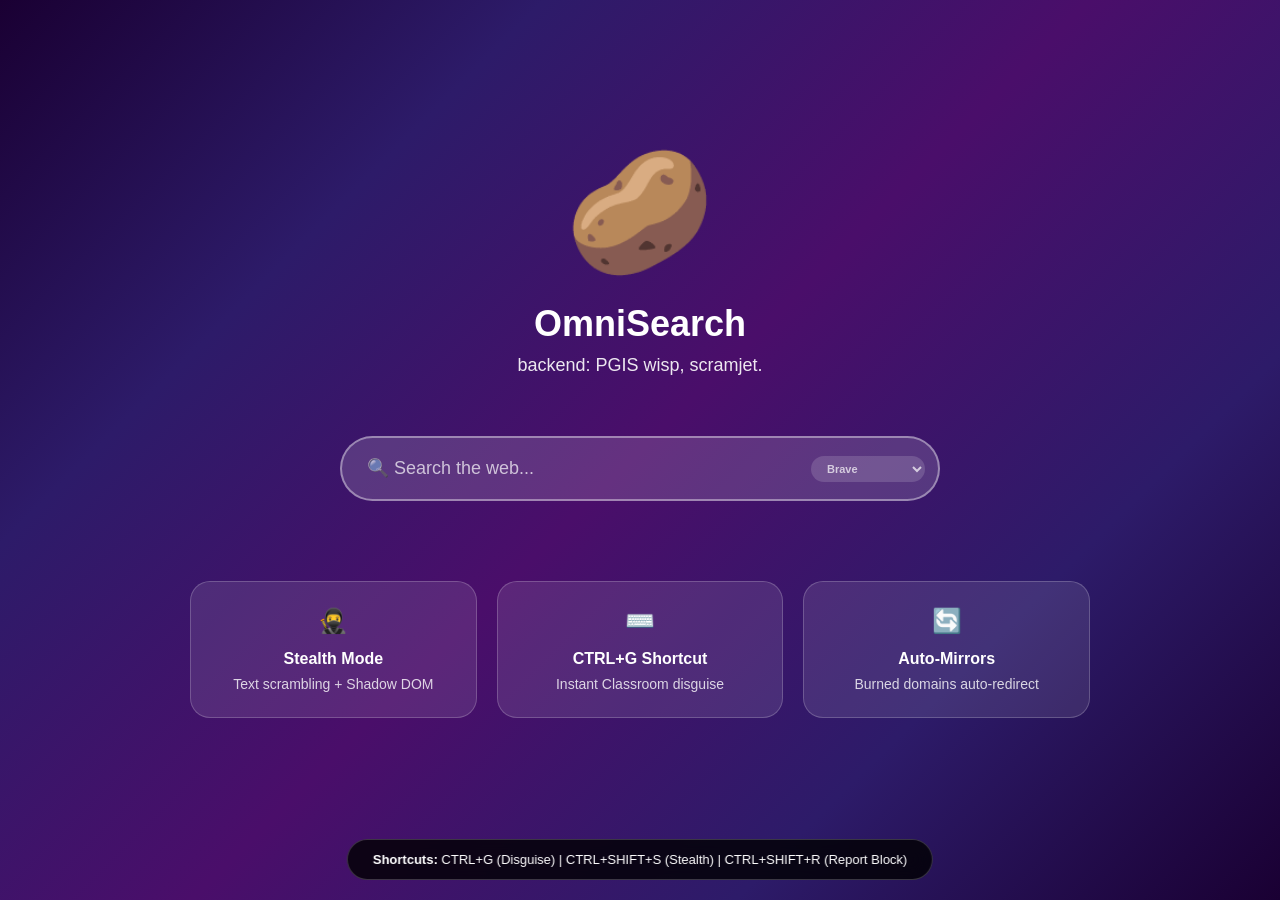
==== NT.html @ 047f9142 "Update NT.html" ====
<!DOCTYPE html>
<html lang="en">

<head>
  <meta charset="UTF-8">
  <title>New Tab</title>
  <link rel="stylesheet" href="https://cdnjs.cloudflare.com/ajax/libs/font-awesome/6.4.0/css/all.min.css">
  <link rel="stylesheet" href="/style.css">

 <style>
    .loader {
      position: fixed;
      inset: 0;
      background: rgba(0, 0, 0, 0.9);
      display: none;
      align-items: center;
      justify-content: center;
      z-index: 100;
    }

    .loader.show {
      display: flex;
    }

    .spinner {
      width: 32px;
      height: 32px;
      border: 2px solid #1f1f1f;
      border-top-color: #ffffff;
      border-radius: 50%;
      animation: spin 0.8s linear infinite;
    }

    @keyframes spin {
      to {
        transform: rotate(360deg);
      }
    }



   

* { margin: 0; padding: 0; box-sizing: border-box; }
body {
  font-family: 'Poppins', sans-serif;
  background: linear-gradient(135deg, #1a0033 0%, #2d1b69 25%, #4a0e6a 50%, #2d1b69 75%, #1a0033 100%);
  color: white;
  min-height: 100vh;
  overflow: hidden;
}






.content-view {
  display: none;
  width: 100%;
  height: 100%;
  position: absolute;
  top: 0;
  left: 0;
}

.content-view.active { display: block; }

.new-tab-page {
  display: flex;
  flex-direction: column;
  align-items: center;
  justify-content: center;
  padding: 40px;
  text-align: center;
  overflow-y: auto;
  height: 100%;
}

.search-container {
  position: relative;
  width: 100%;
  max-width: 600px;
  margin: 40px 0;
}

.main-search-input {
  width: 100%;
  height: 65px;
  padding: 0 70px 0 25px;
  border: 2px solid rgba(255, 255, 255, 0.4);
  border-radius: 35px;
  background: rgba(255, 255, 255, 0.15);
  color: white;
  font-size: 18px;
  font-weight: 500;
  transition: all 0.3s;
}

.main-search-input:focus {
  outline: none;
  border-color: #8a2be2;
  box-shadow: 0 0 20px rgba(138, 43, 226, 0.3);
}

.main-search-input::placeholder { color: rgba(255, 255, 255, 0.7); }

.search-icon {
  position: absolute;
  right: 15px;
  top: 50%;
  transform: translateY(-50%);
  width: 45px;
  height: 45px;
  background: linear-gradient(135deg, #8a2be2, #9300ea);
  border-radius: 50%;
  display: flex;
  align-items: center;
  justify-content: center;
  cursor: pointer;
  font-size: 20px;
  transition: all 0.3s;
}

.search-icon:hover {
  transform: translateY(-50%) scale(1.1);
  box-shadow: 0 5px 20px rgba(138, 43, 226, 0.5);
}

.features-grid {
  display: grid;
  grid-template-columns: repeat(auto-fit, minmax(280px, 1fr));
  gap: 20px;
  max-width: 900px;
  margin: 40px 0;
  width: 100%;
}

.feature-card {
  background: rgba(255, 255, 255, 0.1);
  border-radius: 20px;
  padding: 25px;
  border: 1px solid rgba(255, 255, 255, 0.2);
  transition: all 0.3s;
  cursor: pointer;
}

.feature-card:hover {
  transform: translateY(-5px);
  background: rgba(255, 255, 255, 0.15);
  box-shadow: 0 10px 30px rgba(138, 43, 226, 0.3);
}

.search-results-container {
  padding: 40px 20px 100px;
  overflow-y: auto;
  height: 100%;
}

.results-header {
  background: rgba(0, 0, 0, 0.5);
  padding: 15px 20px;
  border-radius: 15px;
  margin-bottom: 30px;
  display: flex;
  align-items: center;
  justify-content: space-between;
  flex-wrap: wrap;
  gap: 15px;
}

.back-btn {
  background: linear-gradient(135deg, #8a2be2, #9300ea);
  color: white;
  border: none;
  padding: 10px 20px;
  border-radius: 20px;
  cursor: pointer;
  font-weight: 600;
  transition: all 0.3s;
}

.back-btn:hover {
  transform: scale(1.05);
  box-shadow: 0 5px 15px rgba(138, 43, 226, 0.4);
}

.result-item {
  background: rgba(255, 255, 255, 0.1);
  border-radius: 20px;
  padding: 25px;
  margin: 25px 0;
  cursor: pointer;
  transition: all 0.3s;
  border: 1px solid rgba(255, 255, 255, 0.1);
}

.result-item:hover {
  background: rgba(255, 255, 255, 0.15);
  transform: translateX(5px);
  border-color: #8a2be2;
}

.result-title {
  font-size: 18px;
  font-weight: 600;
  color: #a78bfa;
  margin-bottom: 8px;
}

.result-url {
  color: rgba(255, 255, 255, 0.8);
  font-family: 'Courier New', monospace;
  font-size: 14px;
  margin-bottom: 12px;
  opacity: 0.9;
}

.result-snippet {
  color: rgba(255, 255, 255, 0.9);
  font-size: 14px;
  line-height: 1.6;
}

.result-score {
  display: inline-block;
  background: rgba(138, 43, 226, 0.3);
  padding: 4px 10px;
  border-radius: 12px;
  font-size: 12px;
  margin-top: 8px;
  font-weight: 600;
}

.proxy-frame {
  width: 100%;
  height: 100%;
  border: none;
  background: white;
}

.loading-overlay {
  position: absolute;
  top: 0;
  left: 0;
  width: 100%;
  height: 100%;
  background: rgba(0, 0, 0, 0.7);
  display: flex;
  flex-direction: column;
  align-items: center;
  justify-content: center;
  z-index: 1000;
}

.loading-spinner {
  width: 60px;
  height: 60px;
  border: 4px solid rgba(255, 255, 255, 0.3);
  border-top: 4px solid #8a2be2;
  border-radius: 50%;
  animation: spin 1s linear infinite;
}

@keyframes spin {
  to { transform: rotate(360deg); }
}

.settings-modal {
  display: none;
  position: fixed;
  top: 0;
  left: 0;
  width: 100%;
  height: 100%;
  background: rgba(0, 0, 0, 0.8);
  z-index: 10000;
  align-items: center;
  justify-content: center;
}

.settings-modal.active { display: flex; }

.settings-content {
  background: linear-gradient(135deg, #2d1b69, #4a0e6a);
  border-radius: 30px;
  padding: 40px;
  max-width: 600px;
  width: 90%;
  max-height: 80vh;
  overflow-y: auto;
  box-shadow: 0 20px 60px rgba(0, 0, 0, 0.5);
}

.settings-header {
  display: flex;
  justify-content: space-between;
  align-items: center;
  margin-bottom: 30px;
}

.settings-close {
  background: none;
  border: none;
  color: white;
  font-size: 32px;
  cursor: pointer;
  transition: all 0.3s;
}

.settings-close:hover {
  transform: scale(1.2);
  color: #ff6b6b;
}

.setting-group {
  margin-bottom: 30px;
}

.setting-group h3 {
  margin-bottom: 15px;
  color: #a78bfa;
  font-size: 18px;
}

.setting-option {
  background: rgba(255, 255, 255, 0.1);
  padding: 15px;
  border-radius: 15px;
  margin-bottom: 10px;
  cursor: pointer;
  transition: all 0.3s;
  border: 2px solid transparent;
}

.setting-option:hover {
  background: rgba(255, 255, 255, 0.15);
  transform: translateX(5px);
}

.setting-option.active {
  background: rgba(138, 43, 226, 0.3);
  border-color: #8a2be2;
}

.toggle-switch {
  display: flex;
  align-items: center;
  justify-content: space-between;
  padding: 15px;
  background: rgba(255, 255, 255, 0.1);
  border-radius: 15px;
  margin-bottom: 10px;
}

.switch {
  position: relative;
  width: 50px;
  height: 26px;
  background: rgba(255, 255, 255, 0.3);
  border-radius: 13px;
  cursor: pointer;
  transition: all 0.3s;
}

.switch.active { background: #8a2be2; }

.switch-slider {
  position: absolute;
  top: 3px;
  left: 3px;
  width: 20px;
  height: 20px;
  background: white;
  border-radius: 50%;
  transition: all 0.3s;
}

.switch.active .switch-slider { transform: translateX(24px); }

.mode-badge {
  position: fixed;
  top: 130px;
  right: 20px;
  background: rgba(138, 43, 226, 0.3);
  backdrop-filter: blur(10px);
  padding: 8px 16px;
  border-radius: 20px;
  font-size: 12px;
  z-index: 1000;
  border: 1px solid rgba(255, 255, 255, 0.2);
  font-weight: 600;
}

.notification {
  position: fixed;
  top: 20px;
  right: 20px;
  background: rgba(138, 43, 226, 0.95);
  color: white;
  padding: 15px 25px;
  border-radius: 15px;
  z-index: 99999;
  font-weight: 600;
  box-shadow: 0 10px 30px rgba(0, 0, 0, 0.5);
  max-width: 350px;
  animation: slideIn 0.3s ease-out;
}

@keyframes slideIn {
  from {
    transform: translateX(400px);
    opacity: 0;
  }
  to {
    transform: translateX(0);
    opacity: 1;
  }
}

.disguise-frame {
  width: 100%;
  height: 100%;
  border: none;
  display: none;
}

.disguise-frame.active { display: block; }

.shortcuts-help {
  position: fixed;
  bottom: 20px;
  left: 50%;
  transform: translateX(-50%);
  background: rgba(0, 0, 0, 0.8);
  backdrop-filter: blur(10px);
  padding: 12px 25px;
  border-radius: 30px;
  font-size: 13px;
  z-index: 1000;
  border: 1px solid rgba(255, 255, 255, 0.2);
}

@media (max-width: 768px) {
  .features-grid {
    grid-template-columns: 1fr;
  }
  
  .toolbar {
    flex-wrap: wrap;
    height: auto;
    padding: 10px;
  }
  
  .address-bar-container {
    order: 3;
    width: 100%;
    margin-top: 10px;
  }

}
  #engine {
  padding: 6px 12px;
  background: rgba(255, 255, 255, 0.15);
  border: none;
  border-radius: 15px;
  color: rgba(255, 255, 255, 0.7);
  font-size: 11px;
  cursor: pointer;
  font-weight: 600;
  transition: all 0.3s;

  position: absolute;
  right: 15px;
  top: 50%;
  transform: translateY(-50%);
  display: flex;
  align-items: center;
  justify-content: center;
}

#engine:hover { background: rgba(255, 255, 255, 0.25); }
  </style>
</head>

<body>
  <div class="loader" id="loader">
    <div class="spinner"></div>
  </div>

    <div class="browser-content" id="browserContent">
    <div class="content-view active" id="view-home">
      <div class="new-tab-page">
        <div style="font-size:120px;margin-bottom:20px;">🥔</div>
        <h1 style="font-size:36px;font-weight:700;margin-bottom:10px;">OmniSearch</h1>
        <p style="opacity:0.9;font-size:18px;margin-bottom:20px;" id="modeText">
          backend: PGIS wisp, scramjet.
        </p>

        <div class="search-container">
           <form class="search-box" id="searchForm">
          <input type="text" class="main-search-input" id="searchInput" 
                 placeholder="🔍 Search the web..." autocomplete="off">
           <select id="engine">
      <option value="https://search.brave.com/search?q=">Brave</option>
      <option value="https://duckduckgo.com/?q=">DuckDuckGo</option>
      <option value="https://www.google.com/search?q=">Google</option>
    </select>
        </form>
        </div>



        



        
        <div class="features-grid">
          <div class="feature-card" title="CTRL+SHIFT+S to toggle">
            <div style="font-size:24px;margin-bottom:15px;">🥷</div>
            <p><strong>Stealth Mode</strong></p>
            <p style="font-size:14px;opacity:0.8;margin-top:8px;">
              Text scrambling + Shadow DOM
            </p>
          </div>
          <div class="feature-card" title="CTRL+G for instant disguise">
            <div style="font-size:24px;margin-bottom:15px;">⌨️</div>
            <p><strong>CTRL+G Shortcut</strong></p>
            <p style="font-size:14px;opacity:0.8;margin-top:8px;">
              Instant Classroom disguise
            </p>
          </div>
          <div class="feature-card">
            <div style="font-size:24px;margin-bottom:15px;">🔄</div>
            <p><strong>Auto-Mirrors</strong></p>
            <p style="font-size:14px;opacity:0.8;margin-top:8px;">
              Burned domains auto-redirect
            </p>
          </div>
        </div>
      </div>

      <!-- Disguise iframes for stealth mode -->
      <iframe class="disguise-frame" id="googleFrame" 
              src="https://www.google.com" loading="lazy"></iframe>
      <iframe class="disguise-frame" id="classroomFrame" 
              src="https://classroom.google.com" loading="lazy"></iframe>
    </div>
  </div>
</div>

<div class="mode-badge" id="modeBadge" style="display:none;">
  🔍 Detecting...
</div>

<div class="shortcuts-help" id="shortcutsHelp">
  <strong>Shortcuts:</strong> CTRL+G (Disguise) | CTRL+SHIFT+S (Stealth) | CTRL+SHIFT+R (Report Block)
</div>

<div class="settings-modal" id="settingsModal">
  <div class="settings-content">
    <div class="settings-header">
      <h2>⚙️ Settings</h2>
      <button class="settings-close" id="closeSettings" title="Close">×</button>
    </div>
    
    <div class="setting-group">
      <h3>🏠 Proxy Homepage</h3>
      <div class="setting-option" data-homepage="blank">
        <strong>Blank Page</strong>
        <p style="font-size:13px;opacity:0.8;margin-top:5px;">
          Maximum stealth • URL shows "about:blank"
        </p>
      </div>
      <div class="setting-option" data-homepage="google">
        <strong>Google</strong>
        <p style="font-size:13px;opacity:0.8;margin-top:5px;">
          Disguise as Google homepage
        </p>
      </div>
      <div class="setting-option active" data-homepage="classroom">
        <strong>Google Classroom</strong>
        <p style="font-size:13px;opacity:0.8;margin-top:5px;">
          Classroom disguise (default)
        </p>
      </div>
    </div>

    <div class="setting-group">
      <h3>🛡️ Security Features</h3>
      <div class="toggle-switch" id="stealthToggle">
        <div>
          <strong>Stealth Mode</strong>
          <p style="font-size:13px;opacity:0.8;margin-top:5px;">
            Text scrambling + Shadow DOM protection
          </p>
        </div>
        <div class="switch" data-setting="stealth">
          <div class="switch-slider"></div>
        </div>
      </div>
      <div class="toggle-switch" id="autoMirrorToggle">
        <div>
          <strong>Auto-Mirror</strong>
          <p style="font-size:13px;opacity:0.8;margin-top:5px;">
            Automatically deploy mirrors for burned domains
          </p>
        </div>
        <div class="switch active" data-setting="autoMirror">
          <div class="switch-slider"></div>
        </div>
      </div>
    </div>

    <div class="setting-group">
      <h3>📊 Statistics</h3>
      <div style="background:rgba(255,255,255,0.1);padding:15px;border-radius:15px;">
        <p style="font-size:14px;margin-bottom:8px;">
          <strong>Searches performed:</strong> <span id="searchCount">0</span>
        </p>
        <p style="font-size:14px;margin-bottom:8px;">
          <strong>Domains burned:</strong> <span id="burnedCount">0</span>
        </p>
        <p style="font-size:14px;">
          <strong>Active backend:</strong> <span id="activeBackend">Detecting...</span>
        </p>
      </div>
    </div>

    <div style="background:rgba(255,255,255,0.1);padding:15px;border-radius:15px;margin-top:20px;">
      <p style="font-size:13px;opacity:0.9;">
        💡 <strong>Tip:</strong> Use keyboard shortcuts for quick access. 
        Press CTRL+SHIFT+H to toggle this shortcuts bar.
      </p>
    </div>
  </div>
</div>

  <script>
    const $ = s => document.querySelector(s);
    const nav = url => {
      $('#loader').classList.add('show');
      window.parent?.postMessage({ type: 'navigate', url }, '*');
    };
    // Search
    $('#searchForm').onsubmit = e => {
      e.preventDefault();
      const q = $('#searchInput').value.trim();
      if (q) nav($('#engine').value + encodeURIComponent(q));
    };
  </script>
</body>

</html>
---- style.css ----
/* Browser Styles */
@import url('https://fonts.googleapis.com/css2?family=Inter:wght@400;500;600&display=swap');

:root {
    /* Core colors (can be overridden by user settings) */
    --bg: #0a0a0a;
    --surface: #0f0f0f;
    --surface-hover: #1a1a1a;
    --surface-active: #252525;
    --border: #1f1f1f;
    --border-light: #2a2a2a;

    /* Text */
    --text: #e4e4e7;
    --text-muted: #71717a;
    --text-dim: #52525b;

    /* Accent (customizable) */
    --accent: #ffffff;
    --accent-dim: rgba(255, 255, 255, 0.8);
    --accent-glow: rgba(255, 255, 255, 0.1);

    /* Status colors */
    --success: #22c55e;
    --warning: #f59e0b;
    --error: #ef4444;
    --info: #3b82f6;

    /* Shadows */
    --shadow-sm: 0 1px 2px rgba(0, 0, 0, 0.3);
    --shadow-md: 0 4px 12px rgba(0, 0, 0, 0.4);
    --shadow-lg: 0 8px 24px rgba(0, 0, 0, 0.5);
    --shadow-xl: 0 16px 48px rgba(0, 0, 0, 0.6);

    /* Spacing */
    --space-xs: 4px;
    --space-sm: 8px;
    --space-md: 16px;
    --space-lg: 24px;
    --space-xl: 32px;
    --space-2xl: 48px;

    /* Border radius */
    --radius-sm: 4px;
    --radius-md: 8px;
    --radius-lg: 12px;
    --radius-xl: 16px;
    --radius-full: 9999px;

    /* Transitions */
    --transition-fast: 0.1s ease;
    --transition-normal: 0.2s ease;
    --transition-slow: 0.3s ease;

    /* Z-index layers */
    --z-base: 1;
    --z-dropdown: 100;
    --z-sticky: 500;
    --z-modal: 1000;
    --z-toast: 2000;
    --z-max: 9999;

    /* Typography */
    --font-sans: 'Inter', system-ui, -apple-system, sans-serif;
    --font-mono: 'JetBrains Mono', 'Fira Code', monospace;

    /* Background (customizable) */
    --bg-image: none;
}

*,
*::before,
*::after {
    box-sizing: border-box;
}

body,
html,
#app {
    font-family: 'Inter', system-ui, sans-serif;
    width: 100vw;
    height: 100vh;
    margin: 0;
    background: var(--bg);
    overflow: hidden;
    color: var(--text);
}

/* Layout */
.browser-container {
    width: 100%;
    height: 100%;
    display: flex;
    flex-direction: column;
}

/* Tabs */
.tabs {
    display: flex;
    padding: 8px 8px 0;
    gap: 4px;
    background: var(--bg);
    overflow-x: auto;
}

.tabs::-webkit-scrollbar {
    height: 0;
}

.tab {
    display: flex;
    align-items: center;
    gap: 8px;
    padding: 8px 12px;
    min-width: 180px;
    max-width: 220px;
    background: var(--surface);
    border: 1px solid var(--border);
    border-bottom: none;
    border-radius: 8px 8px 0 0;
    cursor: pointer;
    transition: background 0.15s;
}

.tab:hover {
    background: var(--surface-hover);
}

.tab.active {
    background: var(--surface-hover);
    border-color: var(--border-light);
}

.tab-favicon {
    width: 16px;
    height: 16px;
    border-radius: 2px;
    flex-shrink: 0;
}

.tab-title {
    flex: 1;
    font-size: 13px;
    font-weight: 500;
    color: var(--text);
    white-space: nowrap;
    overflow: hidden;
    text-overflow: ellipsis;
}

.tab-close {
    font-size: 16px;
    color: var(--text-muted);
    cursor: pointer;
    padding: 2px;
    border-radius: 4px;
    transition: all 0.15s;
    line-height: 1;
}

.tab-close:hover {
    background: rgba(255, 255, 255, 0.1);
    color: var(--text);
}

.new-tab {
    display: flex;
    align-items: center;
    justify-content: center;
    width: 32px;
    height: 32px;
    background: transparent;
    border: none;
    color: var(--text-muted);
    border-radius: 6px;
    cursor: pointer;
    transition: all 0.15s;
    font-size: 14px;
    flex-shrink: 0;
    margin-top: 4px;
}

.new-tab:hover {
    background: var(--surface);
    color: var(--text);
}

/* Navigation Bar */
.nav {
    display: flex;
    align-items: center;
    gap: 6px;
    padding: 8px;
    background: var(--bg);
}

.nav button {
    display: flex;
    align-items: center;
    justify-content: center;
    width: 36px;
    height: 36px;
    background: var(--surface);
    border: none;
    border-radius: 8px;
    color: var(--text-muted);
    cursor: pointer;
    transition: all 0.15s;
    font-size: 14px;
}

.nav button:hover {
    background: var(--surface-hover);
    color: var(--text);
}

/* Address Bar Wrapper */
.address-wrapper {
    flex: 1;
    position: relative;
    display: flex;
    align-items: center;
}

input.bar {
    width: 100%;
    height: 36px;
    padding: 0 40px 0 14px;
    /* Padding right for home button */
    background: var(--surface);
    border: 1px solid var(--border);
    border-radius: 8px;
    color: var(--text);
    font-size: 13px;
    font-family: inherit;
    outline: none;
    transition: all 0.15s;
}

input.bar:focus {
    border-color: var(--border-light);
    background: var(--surface-hover);
}

input.bar::placeholder {
    color: var(--text-muted);
}

#home-btn-nav {
    position: absolute;
    right: 4px;
    width: 28px;
    height: 28px;
    background: transparent;
    border: none;
    color: var(--text-muted);
    border-radius: 6px;
    cursor: pointer;
    display: flex;
    align-items: center;
    justify-content: center;
    font-size: 13px;
    padding: 0;
}

#home-btn-nav:hover {
    color: var(--text);
    background: var(--surface-hover);
}

/* Loading Bar */
.loading-bar-container {
    height: 2px;
    background: transparent;
}

.loading-bar {
    height: 100%;
    width: 0%;
    background: var(--text);
    transition: width 0.2s ease, opacity 0.15s;
}

/* Iframe */
.iframe-container {
    flex: 1;
    position: relative;
    background: var(--bg);
}

.iframe-container iframe {
    width: 100%;
    height: 100%;
    border: none;
    position: absolute;
}

.iframe-container iframe.hidden {
    display: none;
}

.iframe-container iframe.loading {
    filter: blur(15px);
    transition: filter 0.5s ease;
}

.iframe-loading {
    position: absolute;
    inset: 0;
    background: var(--bg);
    display: none;
    align-items: center;
    justify-content: center;
    z-index: 10;
}

.message-container {
    display: flex;
    align-items: center;
    justify-content: center;
    height: 100%;
    width: 100%;
    color: var(--text);
    text-align: center;
    position: absolute;
    top: 0;
    left: 0;
    background: rgba(10, 10, 10, 0.4);
    backdrop-filter: blur(10px);
    -webkit-backdrop-filter: blur(10px);
    z-index: 10;
}

.message-content {
    max-width: 400px;
    padding: 20px;
}

.message-content h1 {
    font-size: 1.25rem;
    font-weight: 600;
    color: var(--text);
    margin-bottom: 8px;
}

.message-content p {
    color: var(--text-muted);
    font-size: 13px;
    word-break: break-all;
}

.spinner {
    border: 2px solid var(--border);
    border-top-color: var(--accent);
    border-radius: 50%;
    width: 32px;
    height: 32px;
    animation: spin 0.8s linear infinite;
    margin: 0 auto 20px;
}

#skip-btn {
    margin-top: 20px;
    padding: 8px 16px;
    background: transparent;
    color: var(--text-muted);
    border: 1px solid var(--border);
    border-radius: 6px;
    cursor: pointer;
    font-size: 13px;
    transition: all 0.15s;
    display: none;
}

#skip-btn:hover {
    border-color: var(--border-light);
    color: var(--text);
}



/* Spinner */
.tab-spinner {
    width: 14px;
    height: 14px;
    border: 2px solid var(--border);
    border-top-color: var(--accent);
    border-radius: 50%;
    animation: spin 0.8s linear infinite;
    flex-shrink: 0;
}

@keyframes spin {
    to {
        transform: rotate(360deg);
    }
}

/* Settings Modal */
.wisp-settings-modal {
    position: fixed;
    inset: 0;
    background: rgba(0, 0, 0, 0.8);
    backdrop-filter: blur(4px);
    display: flex;
    align-items: center;
    justify-content: center;
    z-index: 9999;
}

.wisp-settings-modal.hidden {
    display: none;
}

.settings-card {
    background: var(--surface);
    width: 400px;
    max-width: 90vw;
    border-radius: 12px;
    border: 1px solid var(--border);
    overflow: hidden;
}

.settings-header {
    display: flex;
    justify-content: space-between;
    align-items: center;
    padding: 16px 20px;
    border-bottom: 1px solid var(--border);
}

.settings-header h2 {
    margin: 0;
    font-size: 15px;
    font-weight: 600;
    color: var(--text);
    display: flex;
    align-items: center;
    gap: 10px;
}

.close-btn {
    background: transparent;
    border: none;
    color: var(--text-muted);
    font-size: 18px;
    cursor: pointer;
    padding: 4px;
    border-radius: 4px;
    transition: all 0.15s;
    display: flex;
}

.close-btn:hover {
    color: var(--text);
    background: var(--surface-hover);
}

.settings-content {
    padding: 20px;
    max-height: 50vh;
    overflow-y: auto;
}

.section-title {
    font-size: 11px;
    text-transform: uppercase;
    letter-spacing: 0.05em;
    color: var(--text-muted);
    margin-bottom: 12px;
    font-weight: 600;
}

.server-list {
    display: flex;
    flex-direction: column;
    gap: 6px;
    margin-bottom: 20px;
}

.wisp-option {
    display: flex;
    flex-direction: column;
    gap: 4px;
    padding: 12px;
    background: var(--bg);
    border: 1px solid var(--border);
    border-radius: 8px;
    cursor: pointer;
    transition: all 0.15s;
}

.wisp-option:hover {
    border-color: var(--border-light);
}

.wisp-option.active {
    border-color: var(--accent);
    background: rgba(59, 130, 246, 0.1);
}

.wisp-option-header {
    display: flex;
    justify-content: space-between;
    align-items: center;
}

.wisp-option-name {
    font-size: 13px;
    font-weight: 500;
    color: var(--text);
    display: flex;
    align-items: center;
}

.wisp-option-url {
    font-family: 'Consolas', monospace;
    font-size: 11px;
    color: var(--text-muted);
}

.server-status {
    display: flex;
    align-items: center;
    gap: 6px;
}

.ping-text {
    font-family: 'Consolas', monospace;
    font-size: 11px;
    color: var(--text-muted);
}

.status-indicator {
    width: 6px;
    height: 6px;
    border-radius: 50%;
    background: var(--text-muted);
}

.status-indicator.status-success {
    background: #22c55e;
}

.status-indicator.status-error {
    background: #ef4444;
}

.custom-input-group {
    display: flex;
    gap: 8px;
}

.custom-input-group input {
    flex: 1;
    height: 36px;
    padding: 0 12px;
    background: var(--bg);
    border: 1px solid var(--border);
    border-radius: 6px;
    color: var(--text);
    font-family: 'Consolas', monospace;
    font-size: 12px;
    outline: none;
    transition: all 0.15s;
}

.custom-input-group input:focus {
    border-color: var(--accent);
}

.custom-input-group button {
    height: 36px;
    padding: 0 14px;
    background: var(--accent);
    border: none;
    border-radius: 6px;
    color: #fff;
    cursor: pointer;
    transition: opacity 0.15s;
}

.custom-input-group button:hover {
    opacity: 0.9;
}

.settings-footer {
    padding: 12px 20px;
    border-top: 1px solid var(--border);
    color: var(--text-muted);
    font-size: 12px;
}

.delete-wisp-btn {
    background: transparent;
    border: none;
    color: var(--text-muted);
    cursor: pointer;
    padding: 4px;
    margin-left: 6px;
    transition: color 0.15s;
}

.delete-wisp-btn:hover {
    color: #ef4444;
}

/* Toggle Switch */
.toggle-switch {
    width: 40px;
    height: 20px;
    background: var(--border);
    border-radius: 10px;
    position: relative;
    cursor: pointer;
    transition: background 0.2s;
}

.toggle-switch.active {
    background: var(--accent);
}

.toggle-knob {
    width: 16px;
    height: 16px;
    background: white;
    border-radius: 50%;
    position: absolute;
    top: 2px;
    left: 2px;
    transition: transform 0.2s;
}

.toggle-switch.active .toggle-knob {
    transform: translateX(20px);
}

.flex {
    display: flex;
}
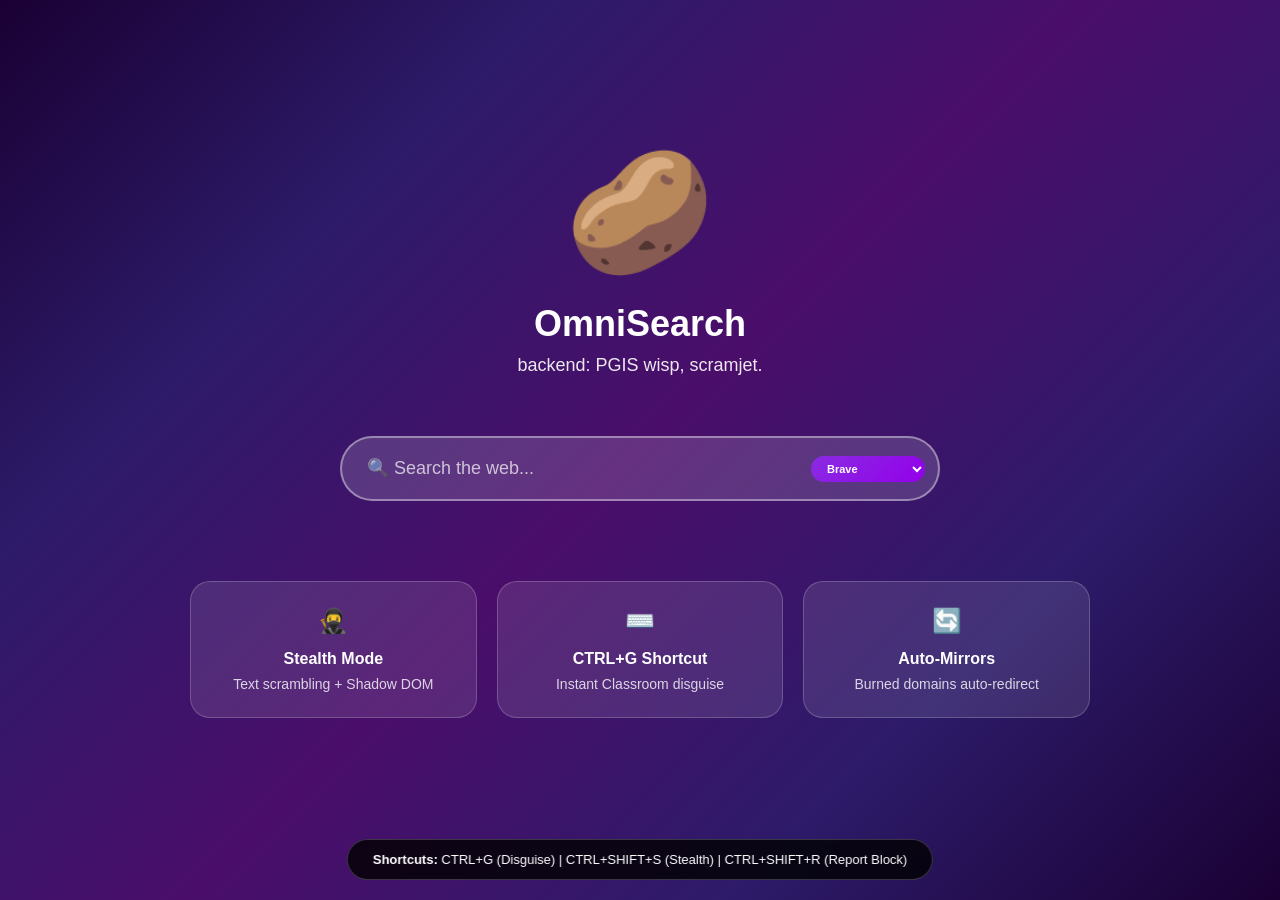
==== commit ff593fea: "Update NT.html" ====
--- a/NT.html
+++ b/NT.html
@@ -461,10 +461,10 @@
 }
   #engine {
   padding: 6px 12px;
-  background: rgba(255, 255, 255, 0.15);
+  background: linear-gradient(135deg, #8a2be2, #9300ea);
   border: none;
   border-radius: 15px;
-  color: rgba(255, 255, 255, 0.7);
+  color: white;
   font-size: 11px;
   cursor: pointer;
   font-weight: 600;
@@ -480,6 +480,13 @@
 }
 
 #engine:hover { background: rgba(255, 255, 255, 0.25); }
+
+   option {
+  background: rgba(255, 255, 255, 0.15);
+  color: rgba(255, 255, 255, 0.7);
+     border: none;
+  border-radius: 15px;
+}
   </style>
 </head>
 
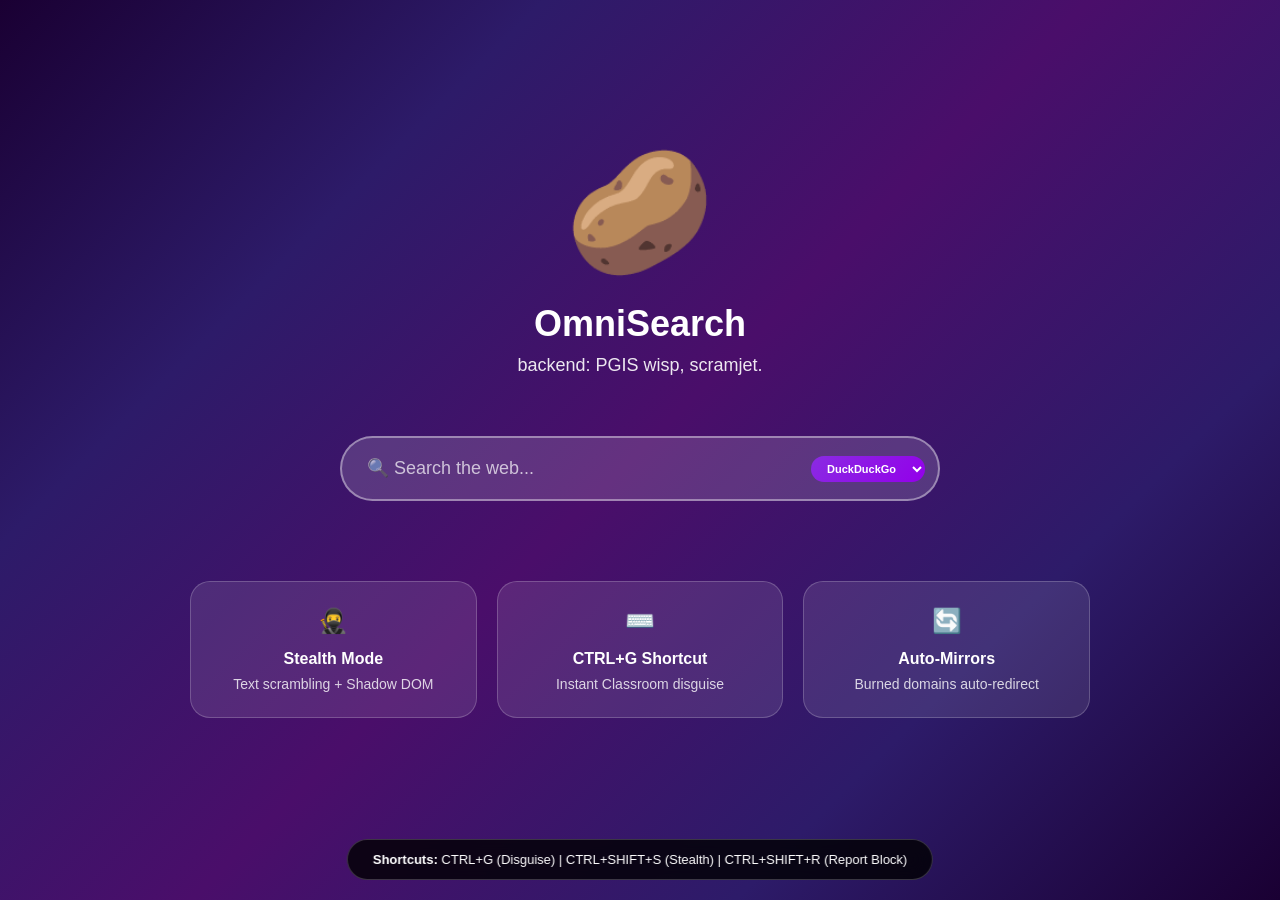
==== commit 7f56ea8c: "Update NT.html" ====
--- a/NT.html
+++ b/NT.html
@@ -483,7 +483,7 @@
 
    option {
   background: rgba(255, 255, 255, 0.15);
-  color: rgba(255, 255, 255, 0.7);
+  color: black;
      border: none;
   border-radius: 15px;
 }
@@ -509,8 +509,8 @@
           <input type="text" class="main-search-input" id="searchInput" 
                  placeholder="🔍 Search the web..." autocomplete="off">
            <select id="engine">
+      <option value="https://duckduckgo.com/?q=">DuckDuckGo</option>
       <option value="https://search.brave.com/search?q=">Brave</option>
-      <option value="https://duckduckgo.com/?q=">DuckDuckGo</option>
       <option value="https://www.google.com/search?q=">Google</option>
     </select>
         </form>
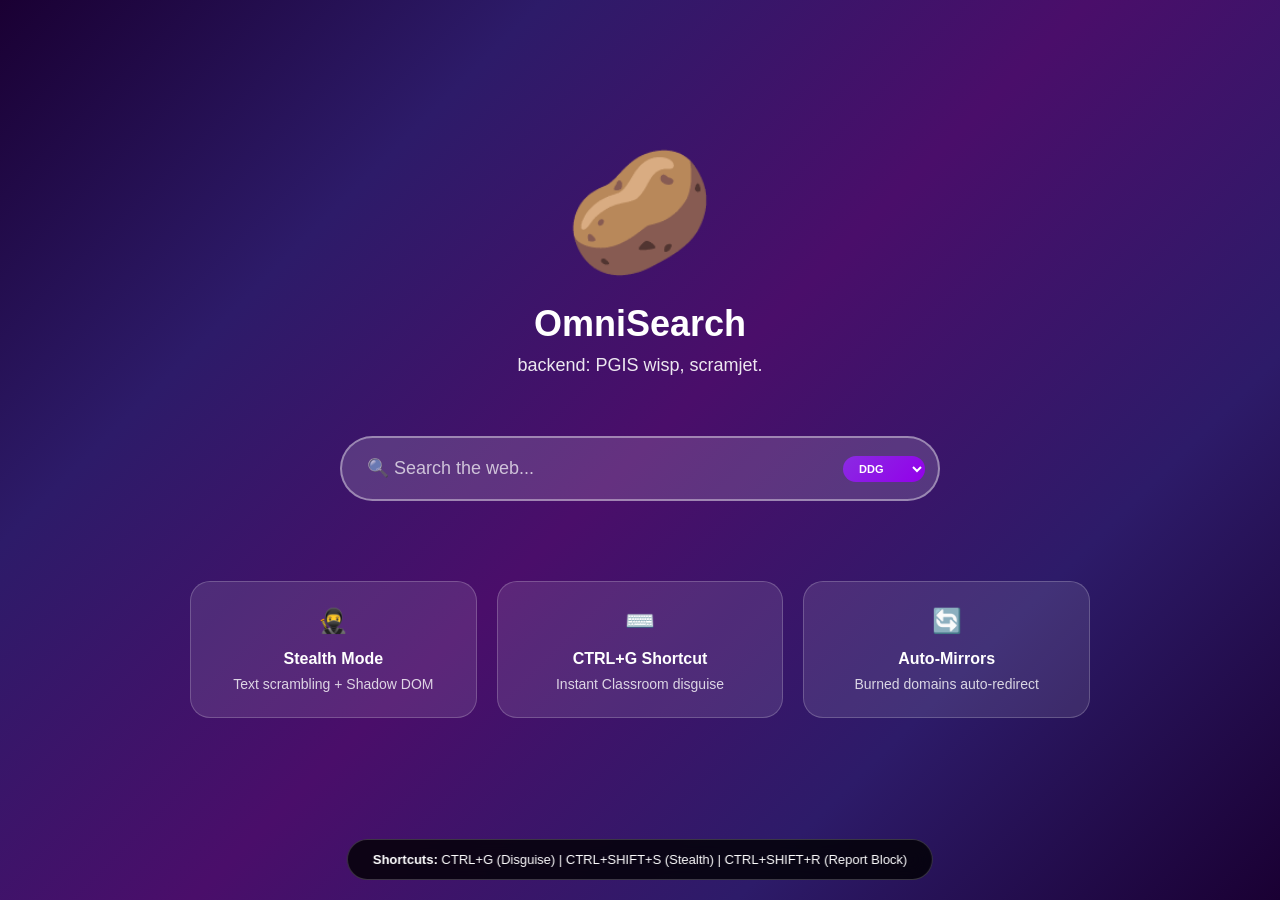
==== commit 3a355963: "Update search engine options in NT.html" ====
--- a/NT.html
+++ b/NT.html
@@ -509,9 +509,10 @@
           <input type="text" class="main-search-input" id="searchInput" 
                  placeholder="🔍 Search the web..." autocomplete="off">
            <select id="engine">
-      <option value="https://duckduckgo.com/?q=">DuckDuckGo</option>
+      <option value="https://duckduckgo.com/?q=">DDG</option>
+      <option value="https://www.google.com/search?q=">Google</option>
       <option value="https://search.brave.com/search?q=">Brave</option>
-      <option value="https://www.google.com/search?q=">Google</option>
+      <option value="https://www.startpage.com/sp/search?query=">Start</option>
     </select>
         </form>
         </div>
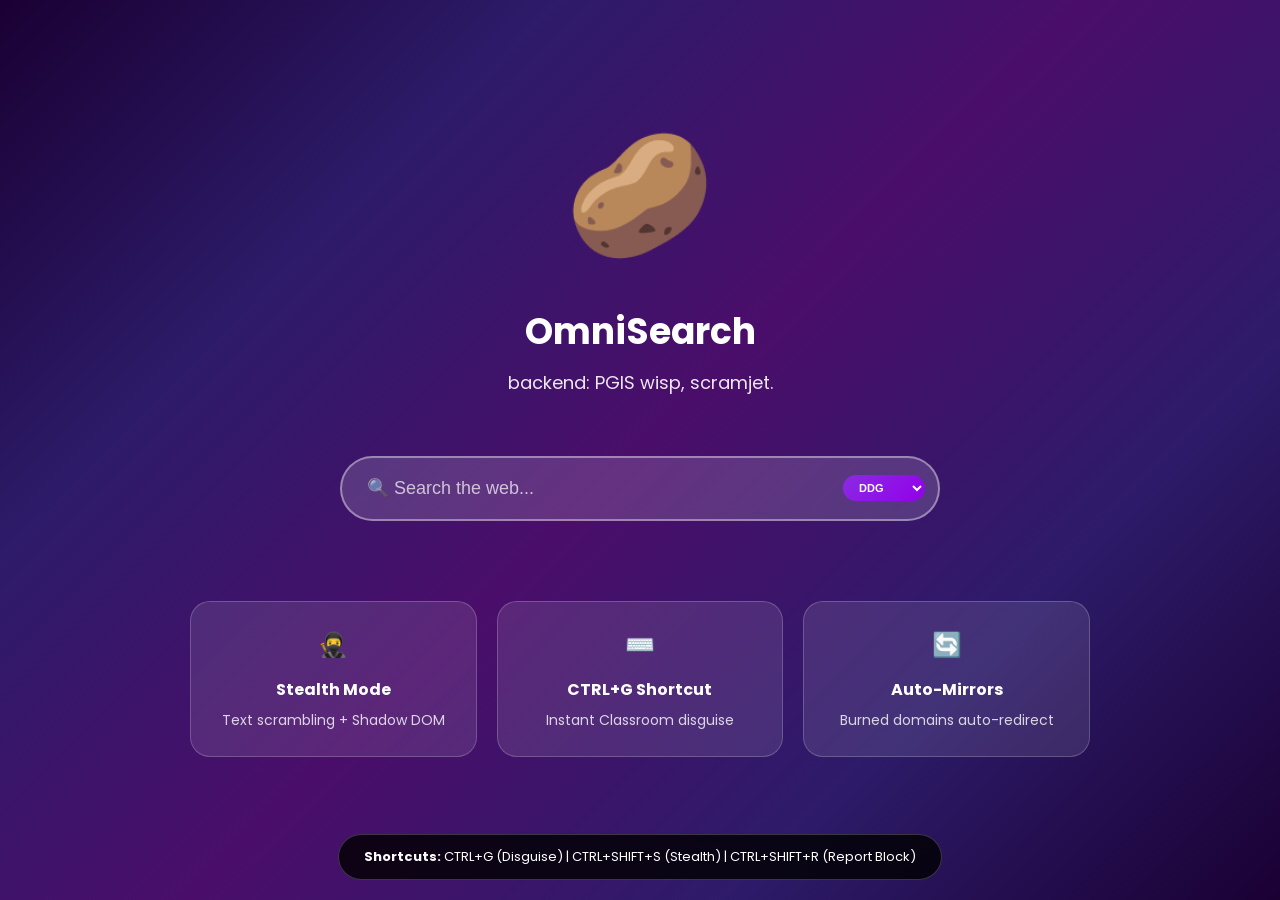
==== commit a748c264: "Add Google Fonts stylesheet link to NT.html" ====
--- a/NT.html
+++ b/NT.html
@@ -6,6 +6,7 @@
   <title>New Tab</title>
   <link rel="stylesheet" href="https://cdnjs.cloudflare.com/ajax/libs/font-awesome/6.4.0/css/all.min.css">
   <link rel="stylesheet" href="/style.css">
+<link href="https://fonts.googleapis.com/css2?family=Poppins:wght@300;400;500;600;700&display=swap" rel="stylesheet">
 
  <style>
     .loader {
--- a/style.css
+++ b/style.css
@@ -3,7 +3,7 @@
 
 :root {
     /* Core colors (can be overridden by user settings) */
-    --bg: #0a0a0a;
+    --bg: linear-gradient(135deg, #1a0033 0%, #2d1b69 25%, #4a0e6a 50%, #2d1b69 75%, #1a0033 100%);
     --surface: #0f0f0f;
     --surface-hover: #1a1a1a;
     --surface-active: #252525;
@@ -77,8 +77,7 @@
 body,
 html,
 #app {
-    font-family: 'Inter', system-ui, sans-serif;
-    width: 100vw;
+    font-family: 'Poppins';    width: 100vw;
     height: 100vh;
     margin: 0;
     background: var(--bg);
@@ -86,6 +85,14 @@
     color: var(--text);
 }
 
+body {
+  font-family: 'Poppins', sans-serif;
+  background: linear-gradient(135deg, #1a0033 0%, #2d1b69 25%, #4a0e6a 50%, #2d1b69 75%, #1a0033 100%);
+  color: white;
+  min-height: 100vh;
+  overflow: hidden;
+}
+
 /* Layout */
 .browser-container {
     width: 100%;
@@ -96,11 +103,15 @@
 
 /* Tabs */
 .tabs {
-    display: flex;
-    padding: 8px 8px 0;
-    gap: 4px;
-    background: var(--bg);
-    overflow-x: auto;
+ height: 50px;
+  background: rgba(0, 0, 0, 0.3);
+  backdrop-filter: blur(20px);
+  display: flex;
+  align-items: center;
+  padding: 0 20px;
+  justify-content: space-between;
+  flex-shrink: 0;
+  border-bottom: 1px solid rgba(255, 255, 255, 0.1);
 }
 
 .tabs::-webkit-scrollbar {
@@ -108,27 +119,27 @@
 }
 
 .tab {
-    display: flex;
-    align-items: center;
-    gap: 8px;
-    padding: 8px 12px;
-    min-width: 180px;
-    max-width: 220px;
-    background: var(--surface);
-    border: 1px solid var(--border);
-    border-bottom: none;
-    border-radius: 8px 8px 0 0;
-    cursor: pointer;
-    transition: background 0.15s;
+  display: flex;
+  align-items: center;
+  gap: 8px;
+  padding: 8px 12px;
+  background: rgba(255, 255, 255, 0.1);
+  border-radius: 20px;
+  font-size: 14px;
+  cursor: pointer;
+  white-space: nowrap;
+  transition: all 0.3s;
+padding-left: 12px;
+  padding-bottom: 12px;
+padding-top: 12px;
 }
 
 .tab:hover {
-    background: var(--surface-hover);
+    background: rgba(255, 255, 255, 0.15);
 }
 
 .tab.active {
-    background: var(--surface-hover);
-    border-color: var(--border-light);
+    background: rgba(255, 255, 255, 0.2);
 }
 
 .tab-favicon {
@@ -140,9 +151,9 @@
 
 .tab-title {
     flex: 1;
-    font-size: 13px;
-    font-weight: 500;
-    color: var(--text);
+    font-size: 14px;
+    font-weight: 300;
+    color: white;
     white-space: nowrap;
     overflow: hidden;
     text-overflow: ellipsis;
@@ -187,31 +198,33 @@
 
 /* Navigation Bar */
 .nav {
-    display: flex;
-    align-items: center;
-    gap: 6px;
-    padding: 8px;
-    background: var(--bg);
+  height: 70px;
+  background: rgba(0, 0, 0, 0.4);
+  backdrop-filter: blur(20px);
+  display: flex;
+  align-items: center;
+  padding: 0 20px;
+  gap: 15px;
+  flex-shrink: 0;
+  border-bottom: 1px solid rgba(255, 255, 255, 0.1);
 }
 
 .nav button {
-    display: flex;
-    align-items: center;
-    justify-content: center;
-    width: 36px;
-    height: 36px;
-    background: var(--surface);
-    border: none;
-    border-radius: 8px;
-    color: var(--text-muted);
-    cursor: pointer;
-    transition: all 0.15s;
-    font-size: 14px;
+  width: 40px;
+  height: 40px;
+  background: rgba(255, 255, 255, 0.2);
+  border: none;
+  border-radius: 10px;
+  color: white;
+  font-size: 16px;
+  cursor: pointer;
+  transition: all 0.3s;
+
 }
 
 .nav button:hover {
-    background: var(--surface-hover);
-    color: var(--text);
+  background: rgba(255, 255, 255, 0.3);
+  transform: scale(1.05);
 }
 
 /* Address Bar Wrapper */
@@ -223,28 +236,25 @@
 }
 
 input.bar {
-    width: 100%;
-    height: 36px;
-    padding: 0 40px 0 14px;
-    /* Padding right for home button */
-    background: var(--surface);
-    border: 1px solid var(--border);
-    border-radius: 8px;
-    color: var(--text);
-    font-size: 13px;
-    font-family: inherit;
-    outline: none;
-    transition: all 0.15s;
+  width: 100%;
+  height: 45px;
+  padding: 0 120px 0 20px;
+  border: 2px solid rgba(255, 255, 255, 0.3);
+  border-radius: 25px;
+  background: rgba(255, 255, 255, 0.1);
+  color: white;
+  font-size: 16px;
+  transition: all 0.3s;
 }
 
 input.bar:focus {
-    border-color: var(--border-light);
-    background: var(--surface-hover);
+  outline: none;
+  border-color: #8a2be2;
+  background: rgba(255, 255, 255, 0.15);
 }
 
 input.bar::placeholder {
-    color: var(--text-muted);
-}
+ color: rgba(255, 255, 255, 0.6);}
 
 #home-btn-nav {
     position: absolute;
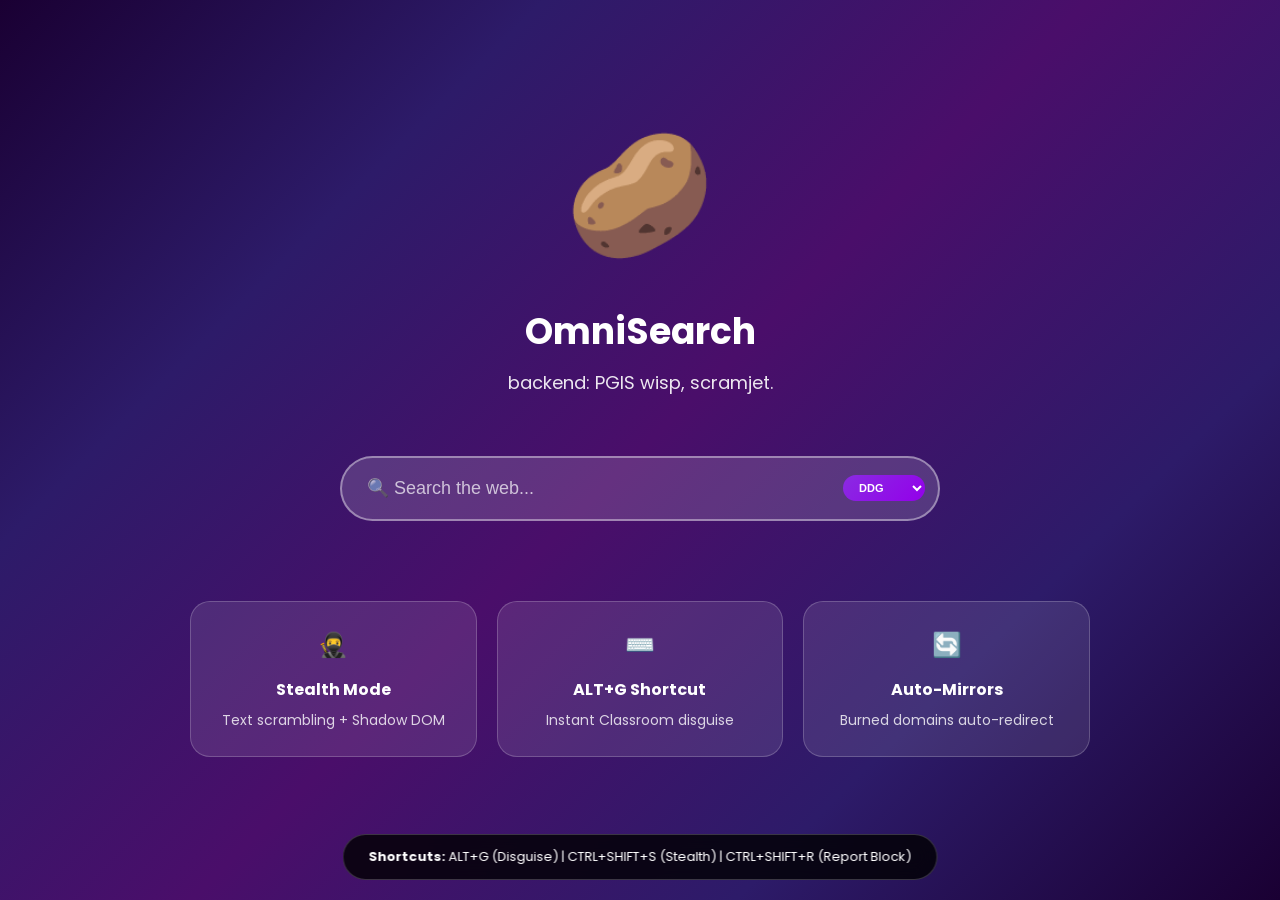
==== commit 22be3521: "Update NT.html" ====
--- a/NT.html
+++ b/NT.html
@@ -3,7 +3,7 @@
 
 <head>
   <meta charset="UTF-8">
-  <title>New Tab</title>
+  <title>OmniSearch</title>
   <link rel="stylesheet" href="https://cdnjs.cloudflare.com/ajax/libs/font-awesome/6.4.0/css/all.min.css">
   <link rel="stylesheet" href="/style.css">
 <link href="https://fonts.googleapis.com/css2?family=Poppins:wght@300;400;500;600;700&display=swap" rel="stylesheet">
@@ -533,9 +533,9 @@
               Text scrambling + Shadow DOM
             </p>
           </div>
-          <div class="feature-card" title="CTRL+G for instant disguise">
+          <div class="feature-card" title="ALT+G for instant disguise">
             <div style="font-size:24px;margin-bottom:15px;">⌨️</div>
-            <p><strong>CTRL+G Shortcut</strong></p>
+            <p><strong>ALT+G Shortcut</strong></p>
             <p style="font-size:14px;opacity:0.8;margin-top:8px;">
               Instant Classroom disguise
             </p>
@@ -564,7 +564,7 @@
 </div>
 
 <div class="shortcuts-help" id="shortcutsHelp">
-  <strong>Shortcuts:</strong> CTRL+G (Disguise) | CTRL+SHIFT+S (Stealth) | CTRL+SHIFT+R (Report Block)
+  <strong>Shortcuts:</strong> ALT+G (Disguise) | CTRL+SHIFT+S (Stealth) | CTRL+SHIFT+R (Report Block)
 </div>
 
 <div class="settings-modal" id="settingsModal">
--- a/style.css
+++ b/style.css
@@ -1,5 +1,5 @@
 /* Browser Styles */
-@import url('https://fonts.googleapis.com/css2?family=Inter:wght@400;500;600&display=swap');
+@import url('https://fonts.googleapis.com/css2?family=Inter:wght@400;500;600&display=swap');  
 
 :root {
     /* Core colors (can be overridden by user settings) */
@@ -103,15 +103,15 @@
 
 /* Tabs */
 .tabs {
- height: 50px;
-  background: rgba(0, 0, 0, 0.3);
-  backdrop-filter: blur(20px);
-  display: flex;
-  align-items: center;
-  padding: 0 20px;
-  justify-content: space-between;
-  flex-shrink: 0;
-  border-bottom: 1px solid rgba(255, 255, 255, 0.1);
+    height: 50px;
+    background: rgba(0, 0, 0, 0.3);
+    backdrop-filter: blur(20px);
+    display: flex;
+    align-items: center;
+    padding: 0 20px;
+    gap: 4px; 
+    flex-shrink: 0;
+    border-bottom: 1px solid rgba(255, 255, 255, 0.1);
 }
 
 .tabs::-webkit-scrollbar {
@@ -129,9 +129,7 @@
   cursor: pointer;
   white-space: nowrap;
   transition: all 0.3s;
-padding-left: 12px;
-  padding-bottom: 12px;
-padding-top: 12px;
+
 }
 
 .tab:hover {
@@ -143,8 +141,8 @@
 }
 
 .tab-favicon {
-    width: 16px;
-    height: 16px;
+    width: 20px;
+    height: 20px;
     border-radius: 2px;
     flex-shrink: 0;
 }
@@ -152,7 +150,7 @@
 .tab-title {
     flex: 1;
     font-size: 14px;
-    font-weight: 300;
+    font-weight: 400;
     color: white;
     white-space: nowrap;
     overflow: hidden;
@@ -161,7 +159,7 @@
 
 .tab-close {
     font-size: 16px;
-    color: var(--text-muted);
+    color: white;
     cursor: pointer;
     padding: 2px;
     border-radius: 4px;
@@ -175,25 +173,23 @@
 }
 
 .new-tab {
-    display: flex;
-    align-items: center;
-    justify-content: center;
-    width: 32px;
-    height: 32px;
-    background: transparent;
-    border: none;
-    color: var(--text-muted);
-    border-radius: 6px;
-    cursor: pointer;
-    transition: all 0.15s;
-    font-size: 14px;
-    flex-shrink: 0;
-    margin-top: 4px;
+  width: 40px;
+  height: 40px;
+  background: rgba(255, 255, 255, 0.2);
+  border: none;
+  border-radius: 10px;
+  color: white;
+  font-size: 16px;
+  cursor: pointer;
+  transition: all 0.3s;
+
+    
+    margin-left: auto;
 }
 
 .new-tab:hover {
-    background: var(--surface);
-    color: var(--text);
+  background: rgba(255, 255, 255, 0.3);
+  transform: scale(1.05);
 }
 
 /* Navigation Bar */
@@ -263,7 +259,7 @@
     height: 28px;
     background: transparent;
     border: none;
-    color: var(--text-muted);
+    color: white;
     border-radius: 6px;
     cursor: pointer;
     display: flex;
@@ -274,8 +270,7 @@
 }
 
 #home-btn-nav:hover {
-    color: var(--text);
-    background: var(--surface-hover);
+    color: #8a2be2;
 }
 
 /* Loading Bar */
@@ -650,15 +645,18 @@
 }
 
 
-
-
-
-
-
-
-
-
-
-
-
-
+tab-default-icon
+{
+    font-size:20px;
+}
+
+
+
+
+
+
+
+
+
+
+
